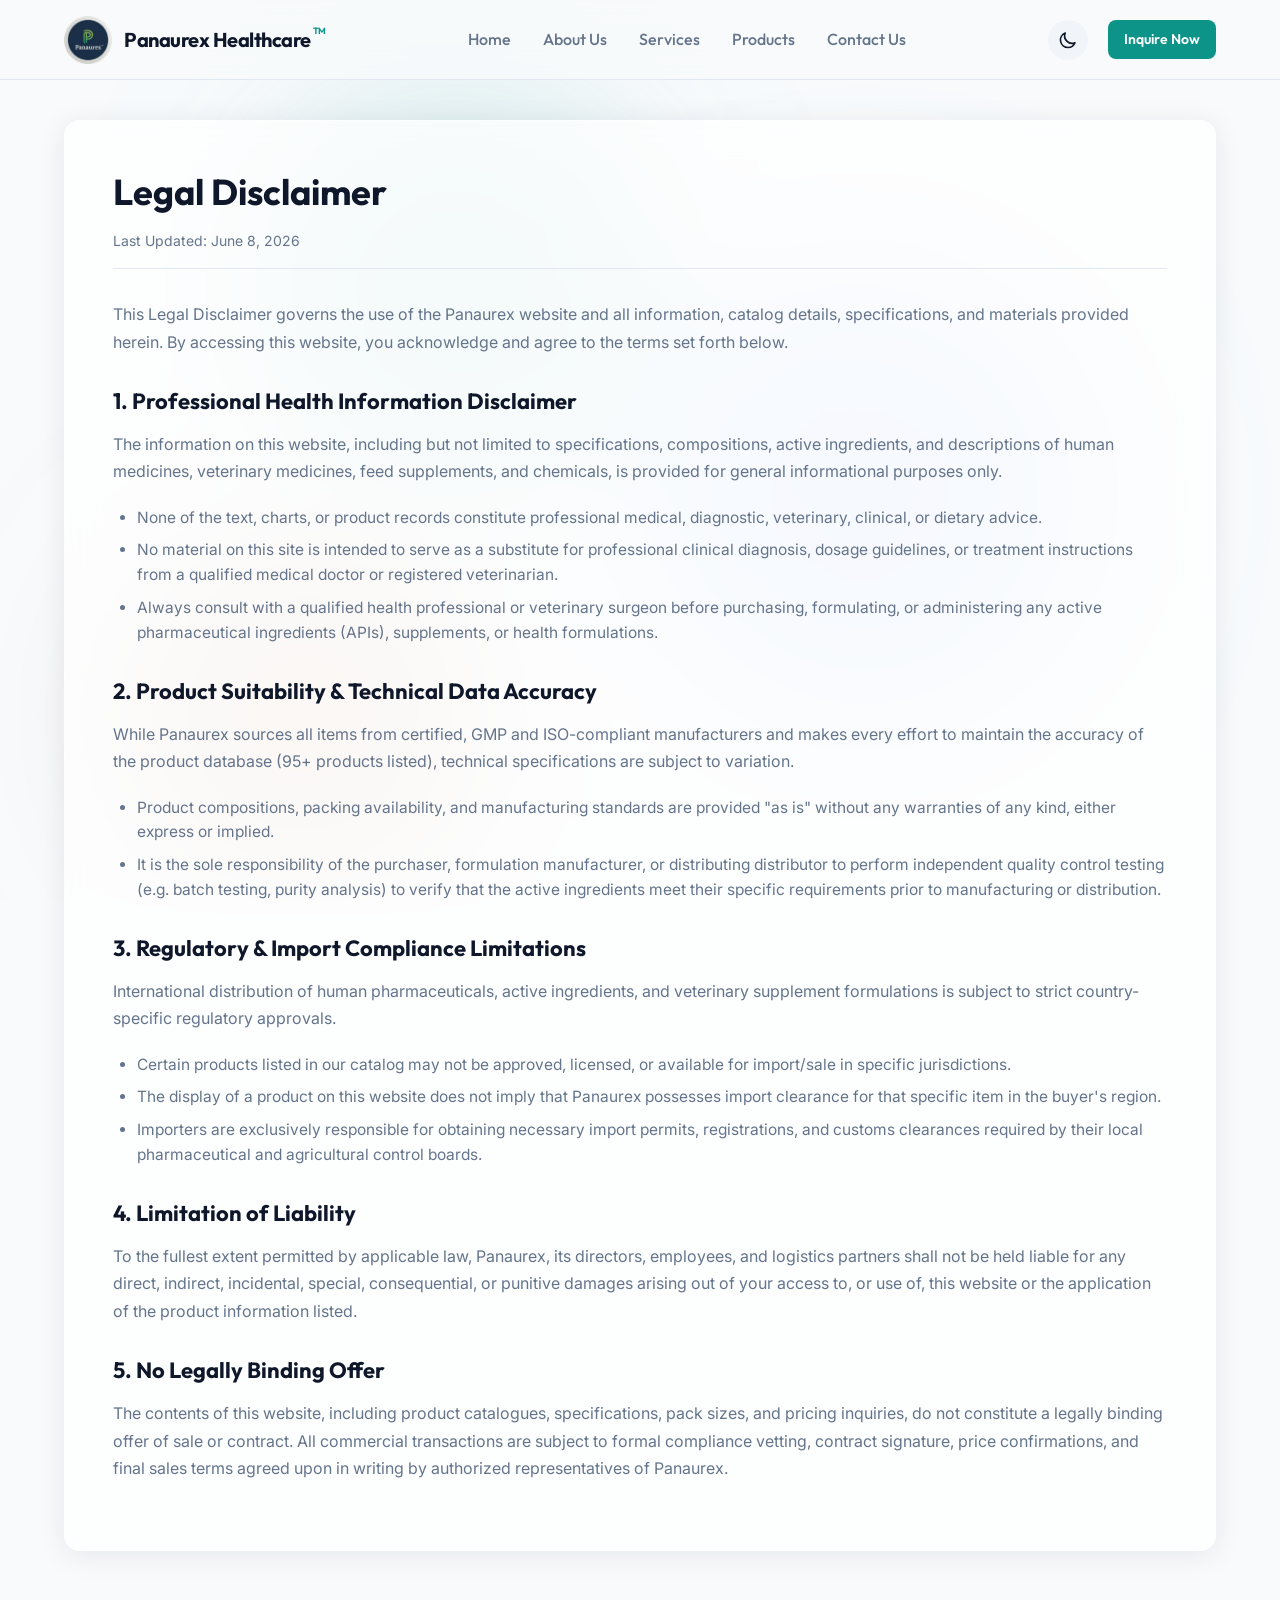
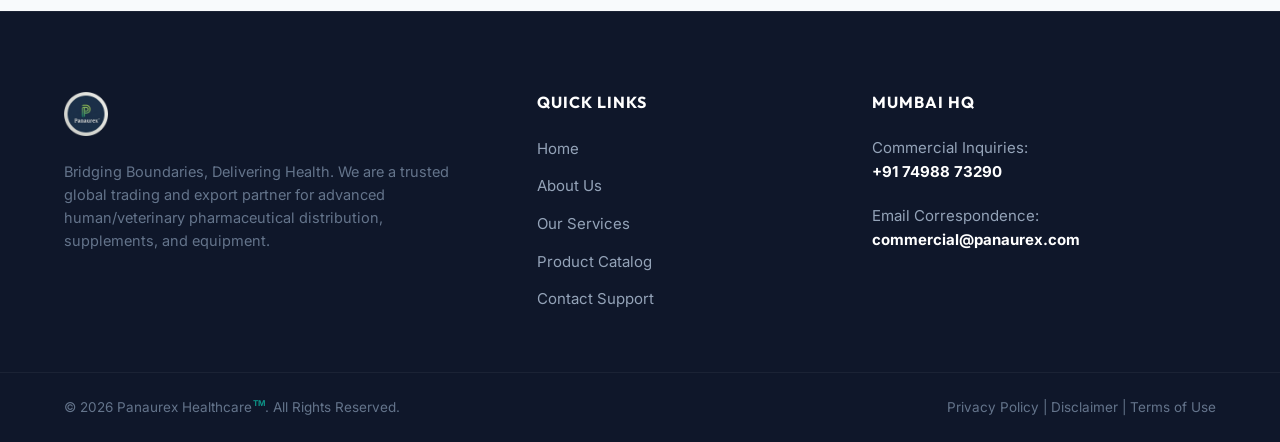
==== disclaimer.html @ a813efed "Fix: Add inline mobile header overrides and cache busters to resolve dynamic viewport shift and cach" ====
<!DOCTYPE html>
<html lang="en">
<head>
    <meta charset="UTF-8">
    <meta name="viewport" content="width=device-width, initial-scale=1.0">
    <meta name="description" content="Panaurex Legal Disclaimer. Read about information accuracy, regulatory compliance, medical/veterinary information limitations, and commercial terms in our global trade operations.">
    <title>Disclaimer | Panaurex</title>
    
    <!-- Favicon -->
    <link rel="icon" type="image/png" href="logo_header.png">
    
    <!-- Google Fonts -->
    <link rel="preconnect" href="https://fonts.googleapis.com">
    <link rel="preconnect" href="https://fonts.gstatic.com" crossorigin>
    <link href="https://fonts.googleapis.com/css2?family=Inter:wght@300;400;500;600;700&family=Outfit:wght@400;500;600;700;800&display=swap" rel="stylesheet">
    
    <!-- Main Stylesheet -->
    <link rel="stylesheet" href="style.css?v=1.0.2">
    
    <!-- Custom style tweaks for the reading page -->
    <style>
        @media (max-width: 1023px) {
            :root {
                --header-height: 70px !important;
            }
            .site-header {
                position: fixed !important;
                top: 0 !important;
                left: 0 !important;
                width: 100% !important;
                height: 70px !important;
                transform: none !important;
                will-change: auto !important;
                background-color: var(--color-bg) !important;
                backdrop-filter: none !important;
                -webkit-backdrop-filter: none !important;
            }
            .header-logo, .header-scrolled .header-logo {
                height: 40px !important;
            }
            .logo-text, .header-scrolled .logo-text {
                font-size: 18px !important;
            }
        }

        .disclaimer-content-card {
            margin-top: calc(var(--header-height) + 40px);
            margin-bottom: 60px;
            padding: 48px;
        }
        .disclaimer-content-card h1 {
            font-size: 36px;
            margin-bottom: 16px;
        }
        .disclaimer-last-updated {
            font-size: 14px;
            color: var(--color-text-light);
            margin-bottom: 32px;
            border-bottom: 1px solid var(--color-border);
            padding-bottom: 16px;
        }
        .disclaimer-body h2 {
            font-size: 22px;
            margin-top: 32px;
            margin-bottom: 16px;
            color: var(--color-secondary);
        }
        .disclaimer-body p {
            font-size: 16px;
            line-height: 1.7;
            margin-bottom: 20px;
        }
        .disclaimer-body ul {
            list-style-type: disc;
            padding-left: 24px;
            margin-bottom: 24px;
            color: var(--color-text-light);
        }
        .disclaimer-body li {
            margin-bottom: 8px;
            font-size: 15.5px;
            line-height: 1.6;
        }
        @media (max-width: 767px) {
            .disclaimer-content-card {
                padding: 24px;
                margin-top: calc(var(--header-height) + 20px);
            }
            .disclaimer-content-card h1 {
                font-size: 28px;
            }
        }
    </style>
</head>
<body class="light-mode">
    <!-- Background Blur Decorative Gradients -->
    <div class="blob-container">
        <div class="blob blob-1"></div>
        <div class="blob blob-2"></div>
        <div class="blob blob-3"></div>
    </div>

    <!-- Navigation Header -->
    <header class="site-header" id="site-header">
        <div class="nav-container">
            <a href="index.html#home" class="logo-link" id="nav-logo-link">
                <picture>
                    <source srcset="logo_header.webp" type="image/webp">
                    <img src="logo_header.png" alt="Panaurex Logo" class="header-logo">
                </picture>
                <span class="logo-text">Panaurex Healthcare<sup>TM</sup></span>
            </a>
            
            <!-- Mobile Menu Toggle Button -->
            <button class="mobile-menu-toggle" id="mobile-menu-toggle" aria-label="Toggle Navigation Menu">
                <span class="bar"></span>
                <span class="bar"></span>
                <span class="bar"></span>
            </button>
            
            <nav class="nav-menu" id="nav-menu">
                <ul class="nav-list">
                    <li class="nav-item"><a href="index.html#home" class="nav-link" id="link-home">Home</a></li>
                    <li class="nav-item"><a href="index.html#about" class="nav-link" id="link-about">About Us</a></li>
                    <li class="nav-item"><a href="index.html#services" class="nav-link" id="link-services">Services</a></li>
                    <li class="nav-item"><a href="index.html#products" class="nav-link" id="link-products">Products</a></li>
                    <li class="nav-item"><a href="index.html#contact" class="nav-link" id="link-contact">Contact Us</a></li>
                </ul>
            </nav>
            
            <div class="nav-actions">
                <!-- Theme Mode Toggle -->
                <button class="theme-toggle" id="theme-toggle" aria-label="Toggle Dark Mode">
                    <!-- Sun Icon -->
                    <svg class="sun-icon" xmlns="http://www.w3.org/2000/svg" fill="none" viewBox="0 0 24 24" stroke="currentColor">
                        <path stroke-linecap="round" stroke-linejoin="round" stroke-width="2" d="M12 3v1m0 16v1m9-9h-1M4 12H3m15.364-6.364l-.707.707M6.343 17.657l-.707.707m2.828-9.9a5 5 0 117.072 7.072l-.707.707" />
                    </svg>
                    <!-- Moon Icon -->
                    <svg class="moon-icon" xmlns="http://www.w3.org/2000/svg" fill="none" viewBox="0 0 24 24" stroke="currentColor">
                        <path stroke-linecap="round" stroke-linejoin="round" stroke-width="2" d="M20.354 15.354A9 9 0 018.646 3.646 9.003 9.003 0 0012 21a9.003 9.003 0 008.354-5.646z" />
                    </svg>
                </button>
                <a href="index.html#contact" class="btn btn-primary btn-sm header-cta" id="header-inquire-btn">Inquire Now</a>
            </div>
        </div>
    </header>

    <main class="section-container">
        <!-- Disclaimer Card -->
        <article class="glass-card disclaimer-content-card">
            <h1>Legal Disclaimer</h1>
            <div class="disclaimer-last-updated">Last Updated: June 8, 2026</div>
            
            <div class="disclaimer-body">
                <p>This Legal Disclaimer governs the use of the Panaurex website and all information, catalog details, specifications, and materials provided herein. By accessing this website, you acknowledge and agree to the terms set forth below.</p>
                
                <h2>1. Professional Health Information Disclaimer</h2>
                <p>The information on this website, including but not limited to specifications, compositions, active ingredients, and descriptions of human medicines, veterinary medicines, feed supplements, and chemicals, is provided for general informational purposes only. </p>
                <ul>
                    <li>None of the text, charts, or product records constitute professional medical, diagnostic, veterinary, clinical, or dietary advice.</li>
                    <li>No material on this site is intended to serve as a substitute for professional clinical diagnosis, dosage guidelines, or treatment instructions from a qualified medical doctor or registered veterinarian.</li>
                    <li>Always consult with a qualified health professional or veterinary surgeon before purchasing, formulating, or administering any active pharmaceutical ingredients (APIs), supplements, or health formulations.</li>
                </ul>

                <h2>2. Product Suitability & Technical Data Accuracy</h2>
                <p>While Panaurex sources all items from certified, GMP and ISO-compliant manufacturers and makes every effort to maintain the accuracy of the product database (95+ products listed), technical specifications are subject to variation.</p>
                <ul>
                    <li>Product compositions, packing availability, and manufacturing standards are provided "as is" without any warranties of any kind, either express or implied.</li>
                    <li>It is the sole responsibility of the purchaser, formulation manufacturer, or distributing distributor to perform independent quality control testing (e.g. batch testing, purity analysis) to verify that the active ingredients meet their specific requirements prior to manufacturing or distribution.</li>
                </ul>

                <h2>3. Regulatory & Import Compliance Limitations</h2>
                <p>International distribution of human pharmaceuticals, active ingredients, and veterinary supplement formulations is subject to strict country-specific regulatory approvals.</p>
                <ul>
                    <li>Certain products listed in our catalog may not be approved, licensed, or available for import/sale in specific jurisdictions.</li>
                    <li>The display of a product on this website does not imply that Panaurex possesses import clearance for that specific item in the buyer's region.</li>
                    <li>Importers are exclusively responsible for obtaining necessary import permits, registrations, and customs clearances required by their local pharmaceutical and agricultural control boards.</li>
                </ul>

                <h2>4. Limitation of Liability</h2>
                <p>To the fullest extent permitted by applicable law, Panaurex, its directors, employees, and logistics partners shall not be held liable for any direct, indirect, incidental, special, consequential, or punitive damages arising out of your access to, or use of, this website or the application of the product information listed.</p>

                <h2>5. No Legally Binding Offer</h2>
                <p>The contents of this website, including product catalogues, specifications, pack sizes, and pricing inquiries, do not constitute a legally binding offer of sale or contract. All commercial transactions are subject to formal compliance vetting, contract signature, price confirmations, and final sales terms agreed upon in writing by authorized representatives of Panaurex.</p>
            </div>
        </article>
    </main>

    <!-- Footer -->
    <footer class="site-footer">
        <div class="section-container footer-container">
            <div class="footer-brand-col">
                <picture>
                    <source srcset="logo_header.webp" type="image/webp">
                    <img src="logo_header.png" alt="Panaurex Logo" class="footer-logo">
                </picture>
                <p class="footer-text">
                    Bridging Boundaries, Delivering Health. We are a trusted global trading and export partner for advanced human/veterinary pharmaceutical distribution, supplements, and equipment.
                </p>
            </div>
            
            <div class="footer-links-col">
                <h4>Quick Links</h4>
                <ul class="footer-links-list">
                    <li><a href="index.html#home">Home</a></li>
                    <li><a href="index.html#about">About Us</a></li>
                    <li><a href="index.html#services">Our Services</a></li>
                    <li><a href="index.html#products">Product Catalog</a></li>
                    <li><a href="index.html#contact">Contact Support</a></li>
                </ul>
            </div>
            
            <div class="footer-contact-col">
                <h4>Mumbai HQ</h4>
                <p>Commercial Inquiries:<br><strong>+91 74988 73290</strong></p>
                <p>Email Correspondence:<br><strong>commercial@panaurex.com</strong></p>
            </div>
        </div>
        
        <div class="footer-bottom">
            <div class="section-container footer-bottom-container">
                <p class="copyright">&copy; 2026 Panaurex Healthcare<sup>TM</sup>. All Rights Reserved.</p>
                <p class="terms"><a href="privacy.html">Privacy Policy</a> | <a href="disclaimer.html">Disclaimer</a> | <a href="terms.html">Terms of Use</a></p>
            </div>
        </div>
    </footer>

    <!-- Interactive script for Theme Toggle and Mobile Menu on the disclaimer page -->
    <script>
        document.addEventListener('DOMContentLoaded', () => {
            const body = document.body;
            const header = document.getElementById('site-header');
            const themeToggle = document.getElementById('theme-toggle');
            const mobileMenuToggle = document.getElementById('mobile-menu-toggle');
            const navMenu = document.getElementById('nav-menu');
            const navLinks = document.querySelectorAll('.nav-link');
            
            // 1. Theme state loader matching localStorage
            const savedTheme = localStorage.getItem('theme');
            const systemPrefersDark = window.matchMedia('(prefers-color-scheme: dark)').matches;
            
            if (savedTheme === 'dark' || (!savedTheme && systemPrefersDark)) {
                body.classList.remove('light-mode');
                body.classList.add('dark-mode');
            } else {
                body.classList.add('light-mode');
                body.classList.remove('dark-mode');
            }
            
            // Theme toggle click handler
            themeToggle.addEventListener('click', () => {
                if (body.classList.contains('dark-mode')) {
                    body.classList.remove('dark-mode');
                    body.classList.add('light-mode');
                    localStorage.setItem('theme', 'light');
                } else {
                    body.classList.remove('light-mode');
                    body.classList.add('dark-mode');
                    localStorage.setItem('theme', 'dark');
                }
            });

            // 2. Header scrolled observer
            window.addEventListener('scroll', () => {
                if (window.scrollY > 50) {
                    header.classList.add('header-scrolled');
                } else {
                    header.classList.remove('header-scrolled');
                }
            });

            // 3. Mobile menu drawer
            mobileMenuToggle.addEventListener('click', () => {
                mobileMenuToggle.classList.toggle('active');
                navMenu.classList.toggle('active');
            });
            
            navLinks.forEach(link => {
                link.addEventListener('click', () => {
                    mobileMenuToggle.classList.remove('active');
                    navMenu.classList.remove('active');
                });
            });
        });
    </script>
</body>
</html>
---- style.css ----
/* ==========================================================================
   PANAUREX DESIGN SYSTEM & STYLESHEET
   Aesthetics: Premium, Modern Health Tech, Responsive, Glassmorphism
   ========================================================================== */

/* 1. Design Tokens & Root Variables */
:root {
    /* Fonts */
    --font-heading: 'Outfit', -apple-system, BlinkMacSystemFont, "Segoe UI", Roboto, sans-serif;
    --font-body: 'Inter', -apple-system, BlinkMacSystemFont, "Segoe UI", Roboto, sans-serif;

    /* Light Mode Color Palette (Teal & Premium Navy) */
    --color-primary: #0d9488;         /* Teal */
    --color-primary-dark: #0f766e;    /* Dark Teal */
    --color-primary-light: #e0f2fe;   /* Light Teal tint */
    --color-secondary: #0f172a;       /* Slate Navy */
    --color-accent: #b45309;          /* Amber Gold */
    --color-accent-light: #fef3c7;    /* Light Gold tint */
    
    --color-bg: #f8fafc;              /* Soft White background */
    --color-bg-alt: #f1f5f9;          /* Very light gray background */
    --color-text: #334155;            /* Slate Gray body text */
    --color-text-light: #64748b;      /* Muted text */
    --color-border: #e2e8f0;          /* Thin border gray */
    
    --color-card-bg: rgba(255, 255, 255, 0.75);
    --color-card-border: rgba(255, 255, 255, 0.5);
    --color-shadow: rgba(15, 23, 42, 0.08);
    --color-shadow-hover: rgba(15, 23, 42, 0.15);
    --color-modal-bg: rgba(255, 255, 255, 0.95);
    
    /* Layout Variables */
    --header-height: 80px;
    --border-radius-sm: 8px;
    --border-radius-md: 16px;
    --border-radius-lg: 24px;
    --transition-fast: 0.2s ease;
    --transition-normal: 0.3s cubic-bezier(0.4, 0, 0.2, 1);
    --transition-slow: 0.6s cubic-bezier(0.16, 1, 0.3, 1);
}

/* Dark Mode Overrides */
body.dark-mode {
    --color-bg: #0b0f19;              /* Deep Midnight Blue */
    --color-bg-alt: #111827;          /* Dark Charcoal */
    --color-primary: #2dd4bf;         /* Luminous Cyan-Teal */
    --color-primary-dark: #0d9488;
    --color-primary-light: #134e4a;
    --color-secondary: #f1f5f9;       /* White / Ice text */
    --color-accent: #fbbf24;          /* Bright Luminous Gold */
    --color-accent-light: #78350f;
    
    --color-text: #cbd5e1;            /* Light gray text */
    --color-text-light: #94a3b8;      /* Muted gray text */
    --color-border: #1e293b;          /* Slate border dark */
    
    --color-card-bg: rgba(15, 23, 42, 0.6);
    --color-card-border: rgba(255, 255, 255, 0.08);
    --color-shadow: rgba(0, 0, 0, 0.3);
    --color-shadow-hover: rgba(0, 0, 0, 0.5);
    --color-modal-bg: rgba(15, 23, 42, 0.98);
}

/* 2. Global Resets & Elements */
* {
    box-sizing: border-box;
    margin: 0;
    padding: 0;
}

html {
    scroll-behavior: smooth;
    scroll-padding-top: var(--header-height);
    overflow-x: clip;
}

body {
    font-family: var(--font-body);
    font-size: 16px;
    line-height: 1.6;
    color: var(--color-text);
    background-color: var(--color-bg);
    transition: background-color var(--transition-normal), color var(--transition-normal);
}

h1, h2, h3, h4, h5, h6 {
    font-family: var(--font-heading);
    color: var(--color-secondary);
    font-weight: 700;
    line-height: 1.25;
    transition: color var(--transition-normal);
}

p {
    margin-bottom: 1rem;
    color: var(--color-text-light);
}

a {
    color: var(--color-primary);
    text-decoration: none;
    transition: color var(--transition-fast);
}

a:hover {
    color: var(--color-primary-dark);
}

img, picture {
    max-width: 100%;
    height: auto;
    display: block;
}

ul {
    list-style: none;
}

button, input, select, textarea {
    font-family: inherit;
    font-size: inherit;
    color: inherit;
}

/* 3. Decorative Blobs (Premium Glow) */
.blob-container {
    position: absolute;
    top: 0;
    left: 0;
    width: 100%;
    height: 100vh;
    overflow: hidden;
    z-index: -1;
    pointer-events: none;
}

.blob {
    position: absolute;
    border-radius: 50%;
    filter: blur(80px);
    opacity: 0.15;
    mix-blend-mode: multiply;
    animation: blob-move 20s infinite alternate;
}

body.dark-mode .blob {
    opacity: 0.08;
    mix-blend-mode: screen;
}

.blob-1 {
    top: 10%;
    left: 20%;
    width: 400px;
    height: 400px;
    background-color: var(--color-primary);
}

.blob-2 {
    top: 30%;
    right: 15%;
    width: 450px;
    height: 450px;
    background-color: #3b82f6; /* Accent blue */
    animation-delay: 4s;
}

.blob-3 {
    top: 60%;
    left: 10%;
    width: 350px;
    height: 350px;
    background-color: var(--color-accent);
    animation-delay: 8s;
}

@keyframes blob-move {
    0% { transform: translate(0, 0) scale(1); }
    50% { transform: translate(40px, -60px) scale(1.1); }
    100% { transform: translate(-30px, 40px) scale(0.9); }
}

/* 4. Layout Containers */
.section-container {
    max-width: 1200px;
    margin: 0 auto;
    padding: 0 24px;
    position: relative;
}

section {
    padding: 100px 0;
}

.section-header {
    max-width: 700px;
    margin: 0 auto 60px auto;
    text-align: center;
}

.section-subtitle {
    display: inline-block;
    font-family: var(--font-heading);
    font-size: 14px;
    font-weight: 600;
    text-transform: uppercase;
    letter-spacing: 2px;
    color: var(--color-primary);
    margin-bottom: 12px;
    padding: 4px 12px;
    background-color: var(--color-primary-light);
    border-radius: 20px;
    transition: background-color var(--transition-normal);
}

body.dark-mode .section-subtitle {
    color: var(--color-primary);
    background-color: var(--color-primary-light);
}

.section-title {
    font-size: 38px;
    font-weight: 800;
    margin-bottom: 20px;
    letter-spacing: -0.5px;
}

.section-desc {
    font-size: 18px;
    color: var(--color-text-light);
}

/* 5. Glassmorphism Card System */
.glass-card {
    background: var(--color-card-bg);
    border: 1px solid var(--color-card-border);
    backdrop-filter: blur(16px);
    -webkit-backdrop-filter: blur(16px);
    border-radius: var(--border-radius-md);
    box-shadow: 0 4px 30px var(--color-shadow);
    padding: 32px;
    transition: transform var(--transition-normal), box-shadow var(--transition-normal), background-color var(--transition-normal), border-color var(--transition-normal);
}

.glass-card:hover {
    transform: translateY(-6px);
    box-shadow: 0 20px 40px var(--color-shadow-hover);
}

/* 6. Button Styles */
.btn {
    display: inline-flex;
    align-items: center;
    justify-content: center;
    font-family: var(--font-heading);
    font-weight: 600;
    border-radius: var(--border-radius-sm);
    padding: 12px 28px;
    cursor: pointer;
    border: none;
    transition: all var(--transition-fast);
    gap: 8px;
}

.btn-lg {
    padding: 16px 36px;
    font-size: 18px;
    border-radius: var(--border-radius-md);
}

.btn-sm {
    padding: 8px 16px;
    font-size: 14px;
}

.btn-primary {
    background-color: var(--color-primary);
    color: white !important;
}

.btn-primary:hover {
    background-color: var(--color-primary-dark);
    transform: translateY(-2px);
    box-shadow: 0 10px 20px rgba(13, 148, 136, 0.2);
}

.btn-outline {
    background-color: rgba(13, 148, 136, 0.04);
    color: var(--color-primary-dark) !important;
    border: 2px solid var(--color-primary);
}

body.dark-mode .btn-outline {
    background-color: rgba(45, 212, 191, 0.04);
    color: var(--color-primary) !important;
    border: 2px solid var(--color-primary);
}

.btn-outline:hover {
    background-color: var(--color-primary);
    color: white !important;
    border-color: var(--color-primary);
    transform: translateY(-2px);
    box-shadow: 0 10px 20px rgba(13, 148, 136, 0.15);
}

body.dark-mode .btn-outline:hover {
    background-color: var(--color-primary);
    color: #0b0f19 !important; /* Match --color-bg deep midnight blue */
    border-color: var(--color-primary);
    box-shadow: 0 10px 20px rgba(45, 212, 191, 0.25);
}

.btn-whatsapp {
    background-color: #25d366;
    color: white !important;
}

.btn-whatsapp:hover {
    background-color: #128c7e;
    transform: translateY(-2px);
    box-shadow: 0 10px 20px rgba(37, 211, 102, 0.2);
}

.w-full {
    width: 100%;
}

/* 7. Header & Navigation */
.site-header {
    position: fixed;
    top: 0;
    left: 0;
    width: 100%;
    height: var(--header-height);
    background-color: rgba(248, 250, 252, 0.8);
    backdrop-filter: blur(12px);
    -webkit-backdrop-filter: blur(12px);
    border-bottom: 1px solid var(--color-border);
    z-index: 1000;
    transition: background-color var(--transition-normal), border-color var(--transition-normal), transform var(--transition-normal);
}

body.dark-mode .site-header {
    background-color: rgba(11, 15, 25, 0.8);
}

.site-header.header-scrolled {
    height: 70px;
    box-shadow: 0 4px 20px rgba(0, 0, 0, 0.05);
}

.nav-container {
    max-width: 1200px;
    height: 100%;
    margin: 0 auto;
    padding: 0 24px;
    display: flex;
    align-items: center;
    justify-content: space-between;
}

.logo-link {
    display: flex;
    align-items: center;
    text-decoration: none;
}

.logo-text {
    font-family: var(--font-heading);
    font-size: 20px;
    font-weight: 700;
    color: var(--color-secondary);
    margin-left: 12px;
    letter-spacing: -0.5px;
    white-space: nowrap;
    display: inline-flex;
    align-items: flex-start;
    transition: font-size var(--transition-normal);
}

.logo-text sup {
    font-size: 9px;
    font-weight: 700;
    color: var(--color-primary);
    margin-left: 2px;
    top: -0.1em;
}

.header-logo {
    height: 48px;
    width: auto;
    transition: height var(--transition-normal);
}

.header-scrolled .header-logo {
    height: 40px;
}

.header-scrolled .logo-text {
    font-size: 18px;
}

.nav-menu {
    display: flex;
    align-items: center;
}

.nav-list {
    display: flex;
    gap: 32px;
}

.nav-link {
    font-family: var(--font-heading);
    font-weight: 500;
    color: var(--color-text-light);
    font-size: 16px;
    position: relative;
    padding: 8px 0;
}

.nav-link:hover, .nav-link.active {
    color: var(--color-primary);
}

.nav-link::after {
    content: '';
    position: absolute;
    bottom: 0;
    left: 0;
    width: 0;
    height: 2px;
    background-color: var(--color-primary);
    transition: width var(--transition-fast);
}

.nav-link:hover::after, .nav-link.active::after {
    width: 100%;
}

.nav-actions {
    display: flex;
    align-items: center;
    gap: 20px;
}

/* Theme Toggle Button */
.theme-toggle {
    background: none;
    border: none;
    cursor: pointer;
    color: var(--color-secondary);
    padding: 8px;
    border-radius: 50%;
    background-color: var(--color-bg-alt);
    width: 40px;
    height: 40px;
    display: flex;
    align-items: center;
    justify-content: center;
    transition: background-color var(--transition-fast), color var(--transition-fast);
}

.theme-toggle:hover {
    background-color: var(--color-border);
}

.theme-toggle svg {
    width: 20px;
    height: 20px;
}

.sun-icon {
    display: none;
}

.moon-icon {
    display: block;
}

body.dark-mode .sun-icon {
    display: block;
}

body.dark-mode .moon-icon {
    display: none;
}

/* Mobile Menu Toggle Button */
.mobile-menu-toggle {
    display: none;
    flex-direction: column;
    justify-content: space-between;
    width: 24px;
    height: 18px;
    background: transparent;
    border: none;
    cursor: pointer;
    z-index: 1001;
}

.mobile-menu-toggle .bar {
    width: 100%;
    height: 2px;
    background-color: var(--color-secondary);
    border-radius: 2px;
    transition: all var(--transition-fast);
}

/* 8. Hero Section */
.hero-section {
    padding-top: calc(var(--header-height) + 60px);
    padding-bottom: 120px;
    min-height: 90vh;
    display: flex;
    align-items: center;
    position: relative;
}

.hero-container {
    display: grid;
    grid-template-columns: 1.2fr 0.8fr;
    gap: 60px;
    align-items: center;
    position: relative;
    z-index: 2;
}

.hero-content {
    display: flex;
    flex-direction: column;
    align-items: flex-start;
}

.hero-badge {
    display: inline-flex;
    align-items: center;
    gap: 8px;
    background-color: var(--color-primary-light);
    color: var(--color-primary-dark);
    font-family: var(--font-heading);
    font-weight: 600;
    font-size: 14px;
    padding: 6px 16px;
    border-radius: 30px;
    margin-bottom: 24px;
}

body.dark-mode .hero-badge {
    background-color: rgba(13, 148, 136, 0.2);
    color: var(--color-primary);
}

.badge-dot {
    width: 8px;
    height: 8px;
    border-radius: 50%;
    background-color: var(--color-primary);
    animation: pulse 1.5s infinite;
}

@keyframes pulse {
    0% { transform: scale(0.9); opacity: 0.6; }
    50% { transform: scale(1.2); opacity: 1; }
    100% { transform: scale(0.9); opacity: 0.6; }
}

.hero-title {
    font-size: 58px;
    font-weight: 800;
    line-height: 1.15;
    letter-spacing: -1.5px;
    margin-bottom: 24px;
}

.hero-title .accent-text {
    color: var(--color-primary);
    background: linear-gradient(135deg, var(--color-primary), #3b82f6);
    -webkit-background-clip: text;
    -webkit-text-fill-color: transparent;
}

.hero-lead {
    font-size: 20px;
    margin-bottom: 40px;
    line-height: 1.6;
}

.hero-cta-group {
    display: flex;
    gap: 16px;
    flex-wrap: wrap;
}

.hero-image-container {
    display: flex;
    justify-content: center;
    position: relative;
}

.hero-map-bg {
    position: absolute;
    top: 0;
    left: 0;
    width: 100%;
    height: 100%;
    z-index: 1;
    pointer-events: none;
    display: block;
    overflow: hidden;
}

.hero-map-img {
    width: 100%;
    height: 100%;
    object-fit: cover;
    object-position: center;
    display: block;
    opacity: 0.12;
    filter: invert(1) grayscale(1) contrast(1.1) brightness(0.98);
    mix-blend-mode: multiply;
    transition: opacity var(--transition-normal), filter var(--transition-normal);
}

body.dark-mode .hero-map-img {
    opacity: 0.18;
    filter: none;
    mix-blend-mode: screen;
}

.hero-stats-card {
    width: 100%;
    max-width: 440px;
    display: flex;
    flex-direction: column;
    align-items: center;
    padding: 40px 30px;
    position: relative;
    border-radius: var(--border-radius-lg);
    z-index: 2;
}

.hero-brand-logo {
    max-height: 90px;
    width: auto;
    margin-bottom: 40px;
    filter: drop-shadow(0 4px 6px rgba(0, 0, 0, 0.05));
}

body.dark-mode .hero-brand-logo {
    filter: drop-shadow(0 4px 10px rgba(255, 255, 255, 0.03));
}

.stats-grid {
    display: grid;
    grid-template-columns: repeat(3, 1fr);
    width: 100%;
    gap: 16px;
    margin-bottom: 30px;
    border-top: 1px solid var(--color-border);
    border-bottom: 1px solid var(--color-border);
    padding: 24px 0;
}

.stat-item {
    display: flex;
    flex-direction: column;
    align-items: center;
    text-align: center;
}

.stat-num {
    font-family: var(--font-heading);
    font-size: 28px;
    font-weight: 800;
    color: var(--color-primary);
}

.stat-label {
    font-size: 11px;
    text-transform: uppercase;
    letter-spacing: 1px;
    color: var(--color-text-light);
    margin-top: 4px;
}

.pulsing-radar {
    display: inline-flex;
    align-items: center;
    gap: 10px;
    font-size: 13px;
    color: var(--color-text-light);
    font-weight: 500;
}

.pulsing-radar .ping {
    position: relative;
    display: inline-flex;
    border-radius: 50%;
    height: 10px;
    width: 10px;
    background-color: var(--color-primary);
}

.pulsing-radar .ping::after {
    content: '';
    position: absolute;
    left: -5px;
    top: -5px;
    display: inline-flex;
    border-radius: 50%;
    height: 20px;
    width: 20px;
    background-color: var(--color-primary);
    opacity: 0.4;
    animation: ping-pulse 2s cubic-bezier(0, 0, 0.2, 1) infinite;
}

@keyframes ping-pulse {
    0% { transform: scale(1); opacity: 0.4; }
    100% { transform: scale(2.5); opacity: 0; }
}

.hero-wave {
    position: absolute;
    bottom: -5px;
    left: 0;
    width: 100%;
    line-height: 0;
    z-index: 5;
}

.hero-wave svg {
    display: block;
    width: 100%;
    height: 60px;
}

/* 9. About Us Section */
.about-grid {
    display: grid;
    grid-template-columns: repeat(2, 1fr);
    gap: 32px;
    margin-bottom: 60px;
}

.value-card {
    display: flex;
    flex-direction: column;
    align-items: flex-start;
}

.card-icon-container {
    width: 60px;
    height: 60px;
    border-radius: var(--border-radius-sm);
    display: flex;
    align-items: center;
    justify-content: center;
    margin-bottom: 24px;
}

.circle-icon-primary {
    background-color: var(--color-primary-light);
    color: var(--color-primary-dark);
}

.circle-icon-secondary {
    background-color: #dbeafe; /* Blue light */
    color: #1e40af;
}

body.dark-mode .circle-icon-secondary {
    background-color: #1e3a8a;
    color: #93c5fd;
}

.card-icon {
    width: 30px;
    height: 30px;
}

.value-card h3 {
    font-size: 24px;
    margin-bottom: 16px;
}

.value-card p {
    font-size: 15.5px;
    line-height: 1.7;
}

/* Core Values List */
.values-container {
    margin-top: 80px;
    border-top: 1px solid var(--color-border);
    padding-top: 80px;
}

.values-title {
    font-size: 26px;
    text-align: center;
    margin-bottom: 48px;
}

.values-grid {
    display: grid;
    grid-template-columns: repeat(3, 1fr);
    gap: 32px;
}

.value-item {
    display: flex;
    flex-direction: column;
    align-items: flex-start;
    padding: 20px;
}

.value-number {
    font-family: var(--font-heading);
    font-size: 48px;
    font-weight: 800;
    color: var(--color-primary-light);
    line-height: 1;
    margin-bottom: 16px;
    background: linear-gradient(180deg, var(--color-primary), transparent);
    -webkit-background-clip: text;
    -webkit-text-fill-color: transparent;
    opacity: 0.5;
}

.value-item h4 {
    font-size: 18px;
    margin-bottom: 12px;
}

.value-item p {
    font-size: 14.5px;
    line-height: 1.6;
}

/* What We Offer / Divisions */
.divisions-container {
    margin-top: 80px;
    border-top: 1px solid var(--color-border);
    padding-top: 80px;
}

.divisions-grid {
    display: grid;
    grid-template-columns: repeat(auto-fit, minmax(220px, 1fr));
    gap: 24px;
}

.division-card {
    background-color: var(--color-bg-alt);
    padding: 30px 24px;
    border-radius: var(--border-radius-md);
    border: 1px solid var(--color-border);
    transition: all var(--transition-normal);
}

.division-card:hover {
    transform: translateY(-4px);
    box-shadow: 0 10px 20px var(--color-shadow);
    border-color: var(--color-primary);
}

.division-icon {
    font-size: 36px;
    margin-bottom: 20px;
}

.division-card h4 {
    font-size: 17px;
    margin-bottom: 12px;
}

.division-card p {
    font-size: 14px;
    margin-bottom: 0;
}

.division-image-wrapper {
    position: relative;
    width: 100%;
    height: 140px;
    border-radius: var(--border-radius-sm);
    overflow: hidden;
    margin-bottom: 20px;
    border: 1px solid rgba(255, 255, 255, 0.08);
    background-color: var(--color-bg);
    transition: border-color var(--transition-normal);
}

body.light-mode .division-image-wrapper {
    border-color: rgba(15, 23, 42, 0.05);
}

.division-image {
    width: 100%;
    height: 100%;
    object-fit: cover;
    transition: transform var(--transition-normal);
}

.division-card:hover .division-image {
    transform: scale(1.05);
}

/* 10. Services Section */
.services-list-grid {
    display: grid;
    grid-template-columns: repeat(2, 1fr);
    gap: 32px;
}

.service-list-card {
    display: flex;
    background: var(--color-card-bg);
    border: 1px solid var(--color-card-border);
    border-radius: var(--border-radius-md);
    padding: 32px;
    gap: 24px;
    transition: all var(--transition-normal);
}

.service-list-card:hover {
    transform: translateY(-4px);
    box-shadow: 0 15px 30px var(--color-shadow);
    border-color: var(--color-primary);
}

.service-idx {
    font-family: var(--font-heading);
    font-size: 22px;
    font-weight: 700;
    color: var(--color-primary);
    background-color: var(--color-primary-light);
    width: 48px;
    height: 48px;
    border-radius: 50%;
    display: flex;
    align-items: center;
    justify-content: center;
    flex-shrink: 0;
}

.service-content h4 {
    font-size: 19px;
    margin-bottom: 12px;
}

.service-content p {
    font-size: 14.5px;
    line-height: 1.6;
    margin-bottom: 0;
}

/* Odd-sized card layout fix: let the last service span full width on grid */
.services-list-grid .service-list-card:last-child {
    grid-column: span 2;
}

/* 11. Product Catalog Section */
.catalog-controls-container {
    display: flex;
    flex-direction: column;
    gap: 24px;
    margin-bottom: 40px;
}

.search-box-container {
    max-width: 600px;
    width: 100%;
    margin: 0 auto;
}

.search-input-wrapper {
    position: relative;
    display: flex;
    align-items: center;
}

.search-icon {
    position: absolute;
    left: 20px;
    width: 20px;
    height: 20px;
    color: var(--color-text-light);
    pointer-events: none;
}

#catalog-search {
    width: 100%;
    padding: 16px 50px 16px 56px;
    border: 2px solid var(--color-border);
    border-radius: 30px;
    background-color: var(--color-card-bg);
    outline: none;
    font-size: 16px;
    box-shadow: 0 4px 12px rgba(0,0,0,0.02);
    transition: all var(--transition-fast);
}

#catalog-search:focus {
    border-color: var(--color-primary);
    box-shadow: 0 4px 20px rgba(13, 148, 136, 0.15);
}

.search-clear-btn {
    position: absolute;
    right: 20px;
    background: none;
    border: none;
    font-size: 24px;
    color: var(--color-text-light);
    cursor: pointer;
    display: none;
    align-items: center;
    justify-content: center;
}

.search-clear-btn:hover {
    color: var(--color-secondary);
}

/* Category Filter Tabs */
.category-tabs-container {
    display: flex;
    justify-content: center;
    gap: 10px;
    flex-wrap: wrap;
    padding-bottom: 10px;
    border-bottom: 1px solid var(--color-border);
}

.tab-btn {
    background-color: var(--color-bg-alt);
    border: 1px solid var(--color-border);
    border-radius: 30px;
    padding: 10px 22px;
    font-family: var(--font-heading);
    font-weight: 600;
    font-size: 14px;
    cursor: pointer;
    transition: all var(--transition-fast);
    color: var(--color-text-light);
}

.tab-btn:hover {
    background-color: var(--color-border);
    color: var(--color-secondary);
}

.tab-btn.active {
    background-color: var(--color-primary);
    color: white !important;
    border-color: var(--color-primary);
    box-shadow: 0 4px 10px rgba(13, 148, 136, 0.2);
}

/* Status count info */
.products-status-info {
    text-align: center;
    margin-bottom: 24px;
    font-size: 14px;
    color: var(--color-text-light);
    font-weight: 500;
}

/* Product Grid */
.products-grid {
    display: grid;
    grid-template-columns: repeat(auto-fill, minmax(280px, 1fr));
    gap: 24px;
    min-height: 200px;
}

.product-card {
    display: flex;
    flex-direction: column;
    background: var(--color-card-bg);
    border: 1px solid var(--color-card-border);
    border-radius: var(--border-radius-md);
    padding: 24px;
    box-shadow: 0 4px 15px var(--color-shadow);
    transition: all var(--transition-normal);
}

.product-card:hover {
    transform: translateY(-5px);
    box-shadow: 0 15px 30px var(--color-shadow-hover);
    border-color: var(--color-primary);
}

.product-card-category {
    font-size: 11px;
    text-transform: uppercase;
    letter-spacing: 1px;
    color: var(--color-primary);
    font-weight: 700;
    margin-bottom: 8px;
}

.product-card-title {
    font-size: 20px;
    margin-bottom: 12px;
}

.product-card-composition {
    font-size: 13.5px;
    color: var(--color-text-light);
    margin-bottom: 20px;
    line-height: 1.5;
    flex-grow: 1;
    overflow: hidden;
    text-overflow: ellipsis;
    display: -webkit-box;
    -webkit-line-clamp: 4; /* Limit preview lines */
    -webkit-box-orient: vertical;
    white-space: pre-line;
}

.product-card-packing {
    font-size: 12px;
    color: var(--color-text-light);
    background-color: var(--color-bg-alt);
    padding: 6px 12px;
    border-radius: 4px;
    align-self: flex-start;
    margin-bottom: 20px;
    font-weight: 600;
}

.product-card-actions {
    display: flex;
    justify-content: flex-end;
}

.catalog-loading {
    grid-column: 1 / -1;
    text-align: center;
    padding: 60px 0;
    color: var(--color-text-light);
    font-size: 18px;
}

.catalog-no-results {
    grid-column: 1 / -1;
    text-align: center;
    padding: 60px 24px;
}

.no-results-icon {
    font-size: 48px;
    margin-bottom: 16px;
}

.catalog-actions-container {
    display: flex;
    justify-content: center;
    margin-top: 48px;
}

/* 12. Contact Us Section */
.contact-grid {
    display: grid;
    grid-template-columns: 1fr 1fr;
    gap: 48px;
    align-items: stretch;
}

.contact-info-panel {
    display: flex;
    flex-direction: column;
    gap: 24px;
}

.contact-details-card h3, .qr-card h3, .contact-form-card h3 {
    font-size: 22px;
    margin-bottom: 24px;
    border-bottom: 1px solid var(--color-border);
    padding-bottom: 12px;
}

.contact-method {
    display: flex;
    gap: 20px;
    margin-bottom: 24px;
}

.contact-method:last-child {
    margin-bottom: 0;
}

.contact-icon-box {
    width: 44px;
    height: 44px;
    background-color: var(--color-bg-alt);
    border-radius: 50%;
    display: flex;
    align-items: center;
    justify-content: center;
    font-size: 20px;
    flex-shrink: 0;
}

.contact-method h5 {
    font-size: 15px;
    color: var(--color-text-light);
    font-weight: 500;
    margin-bottom: 4px;
}

.contact-method p, .contact-link {
    font-size: 17px;
    color: var(--color-secondary);
    font-weight: 600;
    margin-bottom: 0;
}

/* WhatsApp QR Card */
.qr-card {
    display: flex;
    flex-direction: column;
    align-items: center;
    text-align: center;
}

.qr-header {
    display: flex;
    align-items: center;
    gap: 16px;
    text-align: left;
    width: 100%;
    margin-bottom: 20px;
}

.whatsapp-logo {
    font-size: 36px;
    background-color: #25d366;
    color: white;
    width: 54px;
    height: 54px;
    border-radius: 50%;
    display: flex;
    align-items: center;
    justify-content: center;
    flex-shrink: 0;
}

.whatsapp-logo svg {
    width: 28px;
    height: 28px;
    fill: currentColor;
}

.qr-header h4 {
    font-size: 16px;
    margin-bottom: 4px;
}

.qr-text {
    font-size: 13px;
    margin-bottom: 0;
    line-height: 1.4;
}

.qr-image-wrapper {
    display: flex;
    justify-content: center;
    align-items: center;
    background-color: white;
    padding: 12px;
    border-radius: var(--border-radius-md);
    box-shadow: 0 4px 15px rgba(0,0,0,0.05);
    margin-bottom: 20px;
    border: 1px solid var(--color-border);
}

.qr-code-img {
    width: 220px;
    height: 220px;
    display: block;
}

/* Contact Form */
.contact-form-card {
    position: relative;
    overflow: hidden;
}

.inquiry-form {
    display: flex;
    flex-direction: column;
    gap: 20px;
}

.form-row {
    display: grid;
    grid-template-columns: repeat(2, 1fr);
    gap: 20px;
}

.form-group {
    display: flex;
    flex-direction: column;
    gap: 8px;
}

.form-group label {
    font-size: 14px;
    font-weight: 600;
    color: var(--color-text-light);
}

.form-group label .required {
    color: #ef4444;
}

.form-group input, .form-group select, .form-group textarea {
    padding: 12px 16px;
    border: 2px solid var(--color-border);
    border-radius: var(--border-radius-sm);
    background-color: var(--color-bg);
    outline: none;
    font-size: 15px;
    transition: all var(--transition-fast);
}

.form-group input:focus, .form-group select:focus, .form-group textarea:focus {
    border-color: var(--color-primary);
    background-color: var(--color-card-bg);
    box-shadow: 0 0 0 3px rgba(13, 148, 136, 0.15);
}

/* Form Success State */
.form-success-message {
    display: none;
    flex-direction: column;
    align-items: center;
    text-align: center;
    padding: 40px 10px;
}

.success-icon {
    width: 64px;
    height: 64px;
    border-radius: 50%;
    background-color: #d1fae5;
    color: #065f46;
    font-size: 32px;
    display: flex;
    align-items: center;
    justify-content: center;
    margin-bottom: 24px;
    animation: success-bounce 0.6s cubic-bezier(0.175, 0.885, 0.32, 1.275);
}

@keyframes success-bounce {
    0% { transform: scale(0.3); opacity: 0; }
    50% { transform: scale(1.1); }
    100% { transform: scale(1); opacity: 1; }
}

.form-success-message h4 {
    font-size: 22px;
    margin-bottom: 16px;
}

.form-success-message p {
    font-size: 15px;
    color: var(--color-text-light);
    margin-bottom: 30px;
    max-width: 400px;
}

/* 13. Detail Modal Overlay */
.modal-overlay {
    position: fixed;
    top: 0;
    left: 0;
    width: 100%;
    height: 100%;
    background-color: rgba(15, 23, 42, 0.6);
    backdrop-filter: blur(8px);
    -webkit-backdrop-filter: blur(8px);
    z-index: 2000;
    display: flex;
    align-items: center;
    justify-content: center;
    padding: 24px;
    opacity: 0;
    pointer-events: none;
    transition: opacity var(--transition-normal);
}

.modal-overlay.active {
    opacity: 1;
    pointer-events: auto;
}

.modal-card {
    background-color: var(--color-modal-bg);
    border: 1px solid var(--color-card-border);
    width: 100%;
    max-width: 640px;
    border-radius: var(--border-radius-lg);
    box-shadow: 0 25px 50px -12px rgba(0, 0, 0, 0.25);
    padding: 40px;
    position: relative;
    transform: translateY(30px);
    transition: transform var(--transition-normal);
}

.modal-overlay.active .modal-card {
    transform: translateY(0);
}

.modal-close-btn {
    position: absolute;
    top: 24px;
    right: 24px;
    background: none;
    border: none;
    font-size: 32px;
    cursor: pointer;
    color: var(--color-text-light);
    width: 44px;
    height: 44px;
    display: flex;
    align-items: center;
    justify-content: center;
    border-radius: 50%;
    background-color: var(--color-bg-alt);
    transition: all var(--transition-fast);
}

.modal-close-btn:hover {
    background-color: var(--color-border);
    color: var(--color-secondary);
}

.modal-category-badge {
    display: inline-block;
    font-size: 11px;
    text-transform: uppercase;
    letter-spacing: 1px;
    font-weight: 700;
    color: var(--color-primary);
    margin-bottom: 8px;
}

.modal-product-title {
    font-size: 28px;
    margin-bottom: 24px;
}

.modal-body {
    display: flex;
    flex-direction: column;
    gap: 24px;
    margin-bottom: 32px;
}

.modal-section h4 {
    font-size: 14px;
    text-transform: uppercase;
    letter-spacing: 1px;
    color: var(--color-text-light);
    margin-bottom: 12px;
    border-bottom: 1px solid var(--color-border);
    padding-bottom: 8px;
}

.composition-block {
    background-color: var(--color-bg-alt);
    padding: 18px;
    border-radius: var(--border-radius-sm);
    font-family: var(--font-body);
    font-size: 14.5px;
    line-height: 1.6;
    white-space: pre-wrap; /* Preserve linebreaks */
    border: 1px solid var(--color-border);
    color: var(--color-text);
    max-height: 220px;
    overflow-y: auto;
}

.modal-packing-section p {
    font-weight: 600;
    color: var(--color-secondary);
    font-size: 15.5px;
}

.modal-footer {
    display: flex;
    justify-content: flex-end;
    gap: 16px;
    border-top: 1px solid var(--color-border);
    padding-top: 24px;
}

/* 14. Scroll to Top */
.scroll-to-top {
    position: fixed;
    bottom: 30px;
    right: 30px;
    width: 44px;
    height: 44px;
    border-radius: 50%;
    background-color: var(--color-primary);
    color: white;
    border: none;
    cursor: pointer;
    display: none;
    align-items: center;
    justify-content: center;
    box-shadow: 0 4px 15px rgba(0,0,0,0.15);
    z-index: 999;
    transition: all var(--transition-fast);
}

.scroll-to-top:hover {
    background-color: var(--color-primary-dark);
    transform: translateY(-3px);
}

/* 15. Scroll Entrance Animations */
.scroll-animate {
    opacity: 0;
    transform: translateY(30px);
    transition: opacity var(--transition-slow), transform var(--transition-slow);
}

.scroll-animate.visible {
    opacity: 1;
    transform: translateY(0);
}

/* Delay for children load grid list */
.about-grid .scroll-animate:nth-child(2) {
    transition-delay: 0.15s;
}

.values-grid .scroll-animate:nth-child(2) {
    transition-delay: 0.15s;
}
.values-grid .scroll-animate:nth-child(3) {
    transition-delay: 0.3s;
}

/* 16. Footer */
.site-footer {
    background-color: #0f172a;
    color: #94a3b8;
    padding: 80px 0 0 0;
    border-top: 1px solid rgba(255, 255, 255, 0.05);
}

.footer-container {
    display: grid;
    grid-template-columns: 1.2fr 0.8fr 1fr;
    gap: 60px;
    padding-bottom: 60px;
}

.footer-brand-col {
    display: flex;
    flex-direction: column;
    align-items: flex-start;
}

.footer-logo {
    height: 44px;
    width: auto;
    margin-bottom: 24px;
}

.footer-text {
    color: #64748b;
    font-size: 14.5px;
    line-height: 1.6;
}

.footer-links-col h4, .footer-contact-col h4 {
    color: white;
    font-size: 16px;
    text-transform: uppercase;
    letter-spacing: 1px;
    margin-bottom: 24px;
}

.footer-links-list {
    display: flex;
    flex-direction: column;
    gap: 12px;
}

.footer-links-list a {
    color: #94a3b8;
    font-size: 15px;
}

.footer-links-list a:hover {
    color: var(--color-primary);
    padding-left: 4px;
}

.footer-links-list a, .footer-links-list a:hover {
    transition: all var(--transition-fast);
}

.footer-contact-col p {
    font-size: 15px;
    color: #94a3b8;
    margin-bottom: 20px;
}

.footer-contact-col strong {
    color: white;
}

.footer-bottom {
    border-top: 1px solid rgba(255, 255, 255, 0.05);
    padding: 24px 0;
}

.footer-bottom-container {
    display: flex;
    justify-content: space-between;
    align-items: center;
    font-size: 13.5px;
}

.footer-bottom-container p {
    margin-bottom: 0;
}

.copyright sup {
    font-size: 8px;
    font-weight: 700;
    color: var(--color-primary);
    margin-left: 1px;
    vertical-align: super;
}

.footer-bottom-container a {
    color: #64748b;
}

.footer-bottom-container a:hover {
    color: #94a3b8;
}

/* ==========================================================================
   17. BREAKPOINTS & RESPONSIVENESS (Mobile, iPad, PC and Laptop)
   ========================================================================== */

/* Laptop / Desktop Small (1024px to 1200px) */
@media (max-width: 1200px) {
    .hero-title {
        font-size: 48px;
    }
    .section-title {
        font-size: 34px;
    }
}

/* iPad / Tablet (768px to 1023px) */
@media (max-width: 1023px) {
    :root {
        --header-height: 70px;
    }

    .site-header, body.dark-mode .site-header {
        position: sticky;
        background-color: var(--color-bg);
        backdrop-filter: none;
        -webkit-backdrop-filter: none;
    }

    .header-logo, .header-scrolled .header-logo {
        height: 40px;
    }

    .logo-text, .header-scrolled .logo-text {
        font-size: 18px;
    }

    section {
        padding: 50px 0;
    }
    
    .hero-section {
        min-height: auto;
        padding-top: 40px;
        padding-bottom: 50px;
    }
    .privacy-content-card, .terms-content-card, .disclaimer-content-card {
        margin-top: 40px !important;
    }

    .values-container, .divisions-container {
        margin-top: 50px;
        padding-top: 50px;
    }
    
    .values-title, .divisions-title {
        margin-bottom: 30px;
    }
    
    .hero-container {
        grid-template-columns: 1fr;
        gap: 40px;
        text-align: center;
    }
    
    .hero-content {
        align-items: center;
    }
    
    .hero-cta-group {
        justify-content: center;
    }
    
    .hero-stats-card {
        max-width: 500px;
    }
    
    .about-grid {
        grid-template-columns: 1fr;
        gap: 24px;
    }
    
    .values-grid {
        grid-template-columns: repeat(3, 1fr); /* Keep columns, adjust padding */
        gap: 16px;
    }
    
    .services-list-grid {
        grid-template-columns: 1fr;
        gap: 20px;
    }
    
    .services-list-grid .service-list-card:last-child {
        grid-column: span 1;
    }
    
    .contact-grid {
        grid-template-columns: 1fr;
        gap: 40px;
    }
    
    .footer-container {
        grid-template-columns: 1.2fr 0.8fr;
        gap: 40px;
    }
    
    .footer-contact-col {
        grid-column: span 2;
    }
}

/* Mobile Large / Small Tablet (576px to 767px) */
@media (max-width: 767px) {
    .privacy-content-card, .terms-content-card, .disclaimer-content-card {
        margin-top: 20px !important;
    }

    .logo-text {
        font-size: 16px;
        margin-left: 8px;
    }

    /* Mobile Menu Drawer Animation Trigger */
    .mobile-menu-toggle {
        display: flex;
    }
    
    .nav-menu {
        position: fixed;
        top: var(--header-height);
        left: -100%;
        width: 100%;
        height: calc(100vh - var(--header-height));
        background-color: var(--color-bg);
        border-top: 1px solid var(--color-border);
        flex-direction: column;
        align-items: center;
        padding: 40px 24px;
        z-index: 999;
        transition: left var(--transition-normal), background-color var(--transition-normal);
        overflow-y: auto;
    }
    
    .nav-menu.active {
        left: 0;
    }
    
    .nav-list {
        flex-direction: column;
        align-items: center;
        gap: 32px;
        width: 100%;
        margin-bottom: 40px;
    }
    
    .nav-link {
        font-size: 20px;
    }
    
    .header-cta {
        display: none; /* Hide top CTA on mobile navbar */
    }
    
    .values-grid {
        grid-template-columns: 1fr;
        gap: 24px;
    }
    
    .category-tabs-container {
        justify-content: flex-start;
        overflow-x: auto;
        white-space: nowrap;
        padding-bottom: 12px;
        -webkit-overflow-scrolling: touch;
    }
    
    .category-tabs-container::-webkit-scrollbar {
        height: 4px;
    }
    
    .category-tabs-container::-webkit-scrollbar-thumb {
        background-color: var(--color-border);
        border-radius: 2px;
    }
    
    .form-row {
        grid-template-columns: 1fr;
        gap: 20px;
    }
    
    .footer-container {
        grid-template-columns: 1fr;
        gap: 32px;
    }
    
    .footer-contact-col {
        grid-column: span 1;
    }
    
    .footer-bottom-container {
        flex-direction: column;
        gap: 12px;
        text-align: center;
    }
    
    /* Toggle menu animation states */
    .mobile-menu-toggle.active .bar:nth-child(1) {
        transform: translateY(8px) rotate(45deg);
    }
    
    .mobile-menu-toggle.active .bar:nth-child(2) {
        opacity: 0;
    }
    
    .mobile-menu-toggle.active .bar:nth-child(3) {
        transform: translateY(-8px) rotate(-45deg);
    }

    /* Mobile-specific Spacing and Padding Reductions */
    section {
        padding: 40px 0;
    }
    
    .hero-section {
        padding-bottom: 40px;
    }
    
    .about-grid {
        grid-template-columns: 1fr;
        gap: 16px;
    }
    
    .values-container, .divisions-container {
        margin-top: 30px;
        padding-top: 30px;
    }
    
    .values-grid {
        grid-template-columns: 1fr;
        gap: 16px;
    }
    
    .value-item {
        padding: 12px 16px;
    }
    
    .value-number {
        margin-bottom: 8px;
    }
    
    .service-list-card {
        padding: 20px;
        gap: 16px;
        flex-direction: column;
    }
    
    .division-card {
        padding: 20px 16px;
    }
}

/* Mobile Small (less than 576px) */
@media (max-width: 575px) {
    .section-title {
        font-size: 28px;
    }
    
    .hero-title {
        font-size: 36px;
    }
    
    .hero-lead {
        font-size: 16px;
    }
    
    .hero-cta-group {
        width: 100%;
    }
    
    .hero-cta-group .btn {
        width: 100%;
    }
    
    .hero-stats-card {
        padding: 30px 16px;
    }
    
    .stats-grid {
        grid-template-columns: 1fr;
        gap: 20px;
    }
    
    .stat-item {
        border-bottom: 1px dashed var(--color-border);
        padding-bottom: 12px;
    }
    
    .stat-item:last-child {
        border-bottom: none;
        padding-bottom: 0;
    }
    
    .product-card {
        padding: 20px;
    }
    
    .modal-card {
        padding: 24px;
    }
    
    .modal-product-title {
        font-size: 22px;
    }
    
    .modal-footer {
        flex-direction: column;
    }
    
    .modal-footer .btn {
        width: 100%;
    }
}

/* Extra Small Mobile Screens (less than 360px) */
@media (max-width: 360px) {
    .logo-text {
        font-size: 14px;
        margin-left: 6px;
    }
}
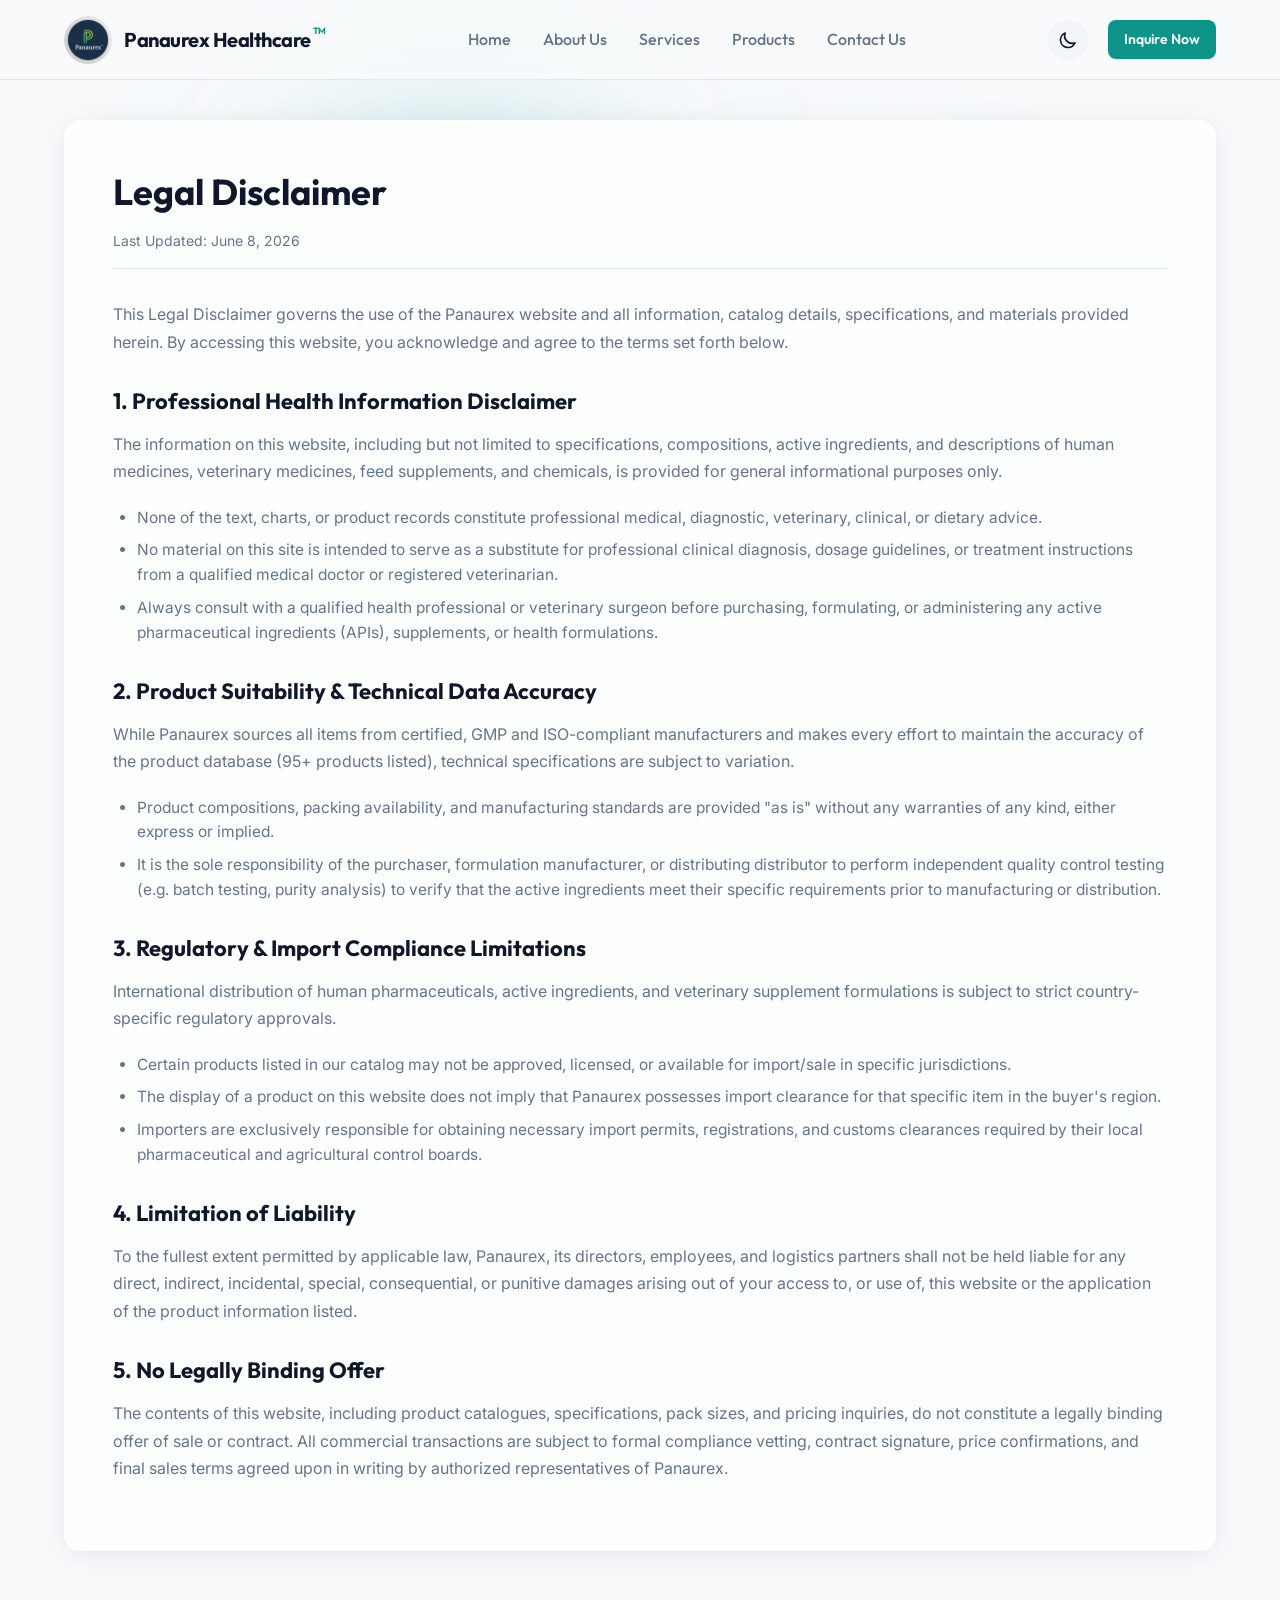
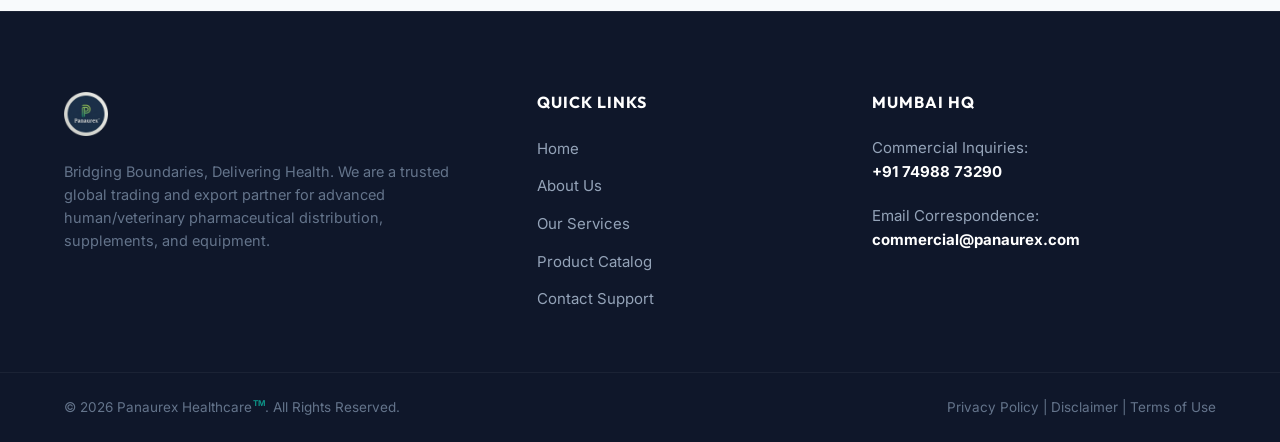
==== commit eeeb6b8a: "Fix: Set root html background and add shrink-to-fit=no meta to completely resolve mobile zoom white " ====
--- a/disclaimer.html
+++ b/disclaimer.html
@@ -2,7 +2,7 @@
 <html lang="en">
 <head>
     <meta charset="UTF-8">
-    <meta name="viewport" content="width=device-width, initial-scale=1.0">
+    <meta name="viewport" content="width=device-width, initial-scale=1.0, shrink-to-fit=no">
     <meta name="description" content="Panaurex Legal Disclaimer. Read about information accuracy, regulatory compliance, medical/veterinary information limitations, and commercial terms in our global trade operations.">
     <title>Disclaimer | Panaurex</title>
     
@@ -15,25 +15,43 @@
     <link href="https://fonts.googleapis.com/css2?family=Inter:wght@300;400;500;600;700&family=Outfit:wght@400;500;600;700;800&display=swap" rel="stylesheet">
     
     <!-- Main Stylesheet -->
-    <link rel="stylesheet" href="style.css?v=1.0.2">
+    <link rel="stylesheet" href="style.css?v=1.0.4">
     
     <!-- Custom style tweaks for the reading page -->
     <style>
         @media (max-width: 1023px) {
             :root {
-                --header-height: 70px !important;
+                --header-height: calc(70px + env(safe-area-inset-top, 0px)) !important;
             }
             .site-header {
                 position: fixed !important;
                 top: 0 !important;
                 left: 0 !important;
-                width: 100% !important;
-                height: 70px !important;
+                right: 0 !important;
+                width: auto !important;
+                padding-top: env(safe-area-inset-top, 0px) !important;
+                height: calc(70px + env(safe-area-inset-top, 0px)) !important;
+                z-index: 99999 !important;
                 transform: none !important;
                 will-change: auto !important;
-                background-color: var(--color-bg) !important;
-                backdrop-filter: none !important;
-                -webkit-backdrop-filter: none !important;
+                background-color: rgba(248, 250, 252, 0.85) !important;
+                backdrop-filter: blur(12px) !important;
+                -webkit-backdrop-filter: blur(12px) !important;
+                border-bottom: 1px solid var(--color-border) !important;
+            }
+            body.dark-mode .site-header {
+                background-color: rgba(11, 15, 25, 0.85) !important;
+            }
+            .logo-link {
+                order: 1 !important;
+            }
+            .nav-actions {
+                order: 2 !important;
+                margin-left: auto !important;
+                margin-right: 16px !important;
+            }
+            .mobile-menu-toggle {
+                order: 3 !important;
             }
             .header-logo, .header-scrolled .header-logo {
                 height: 40px !important;
--- a/style.css
+++ b/style.css
@@ -72,6 +72,10 @@
     scroll-behavior: smooth;
     scroll-padding-top: var(--header-height);
     overflow-x: clip;
+    width: 100%;
+    max-width: 100%;
+    background-color: var(--color-bg);
+    transition: background-color var(--transition-normal);
 }
 
 body {
@@ -81,6 +85,9 @@
     color: var(--color-text);
     background-color: var(--color-bg);
     transition: background-color var(--transition-normal), color var(--transition-normal);
+    overflow-x: clip;
+    width: 100%;
+    max-width: 100%;
 }
 
 h1, h2, h3, h4, h5, h6 {
@@ -127,7 +134,8 @@
     position: absolute;
     top: 0;
     left: 0;
-    width: 100%;
+    right: 0;
+    width: auto;
     height: 100vh;
     overflow: hidden;
     z-index: -1;
@@ -331,7 +339,8 @@
     position: fixed;
     top: 0;
     left: 0;
-    width: 100%;
+    right: 0;
+    width: auto;
     height: var(--header-height);
     background-color: rgba(248, 250, 252, 0.8);
     backdrop-filter: blur(12px);
@@ -352,6 +361,7 @@
 
 .nav-container {
     max-width: 1200px;
+    width: 100%;
     height: 100%;
     margin: 0 auto;
     padding: 0 24px;
@@ -1672,14 +1682,40 @@
 /* iPad / Tablet (768px to 1023px) */
 @media (max-width: 1023px) {
     :root {
-        --header-height: 70px;
-    }
-
-    .site-header, body.dark-mode .site-header {
-        position: sticky;
-        background-color: var(--color-bg);
-        backdrop-filter: none;
-        -webkit-backdrop-filter: none;
+        --header-height: calc(70px + env(safe-area-inset-top, 0px));
+    }
+
+    .site-header {
+        position: fixed;
+        top: 0;
+        left: 0;
+        right: 0;
+        width: auto;
+        padding-top: env(safe-area-inset-top, 0px);
+        height: var(--header-height);
+        z-index: 99999;
+        background-color: rgba(248, 250, 252, 0.85);
+        backdrop-filter: blur(12px);
+        -webkit-backdrop-filter: blur(12px);
+        border-bottom: 1px solid var(--color-border);
+    }
+
+    body.dark-mode .site-header {
+        background-color: rgba(11, 15, 25, 0.85);
+    }
+
+    .logo-link {
+        order: 1;
+    }
+
+    .nav-actions {
+        order: 2;
+        margin-left: auto;
+        margin-right: 16px;
+    }
+
+    .mobile-menu-toggle {
+        order: 3;
     }
 
     .header-logo, .header-scrolled .header-logo {
@@ -1696,11 +1732,11 @@
     
     .hero-section {
         min-height: auto;
-        padding-top: 40px;
+        padding-top: calc(var(--header-height) + 40px);
         padding-bottom: 50px;
     }
     .privacy-content-card, .terms-content-card, .disclaimer-content-card {
-        margin-top: 40px !important;
+        margin-top: calc(var(--header-height) + 40px) !important;
     }
 
     .values-container, .divisions-container {
@@ -1767,7 +1803,7 @@
 /* Mobile Large / Small Tablet (576px to 767px) */
 @media (max-width: 767px) {
     .privacy-content-card, .terms-content-card, .disclaimer-content-card {
-        margin-top: 20px !important;
+        margin-top: calc(var(--header-height) + 20px) !important;
     }
 
     .logo-text {
@@ -1792,12 +1828,14 @@
         align-items: center;
         padding: 40px 24px;
         z-index: 999;
-        transition: left var(--transition-normal), background-color var(--transition-normal);
+        transition: left var(--transition-normal), background-color var(--transition-normal), visibility var(--transition-normal);
         overflow-y: auto;
+        visibility: hidden;
     }
     
     .nav-menu.active {
         left: 0;
+        visibility: visible;
     }
     
     .nav-list {
